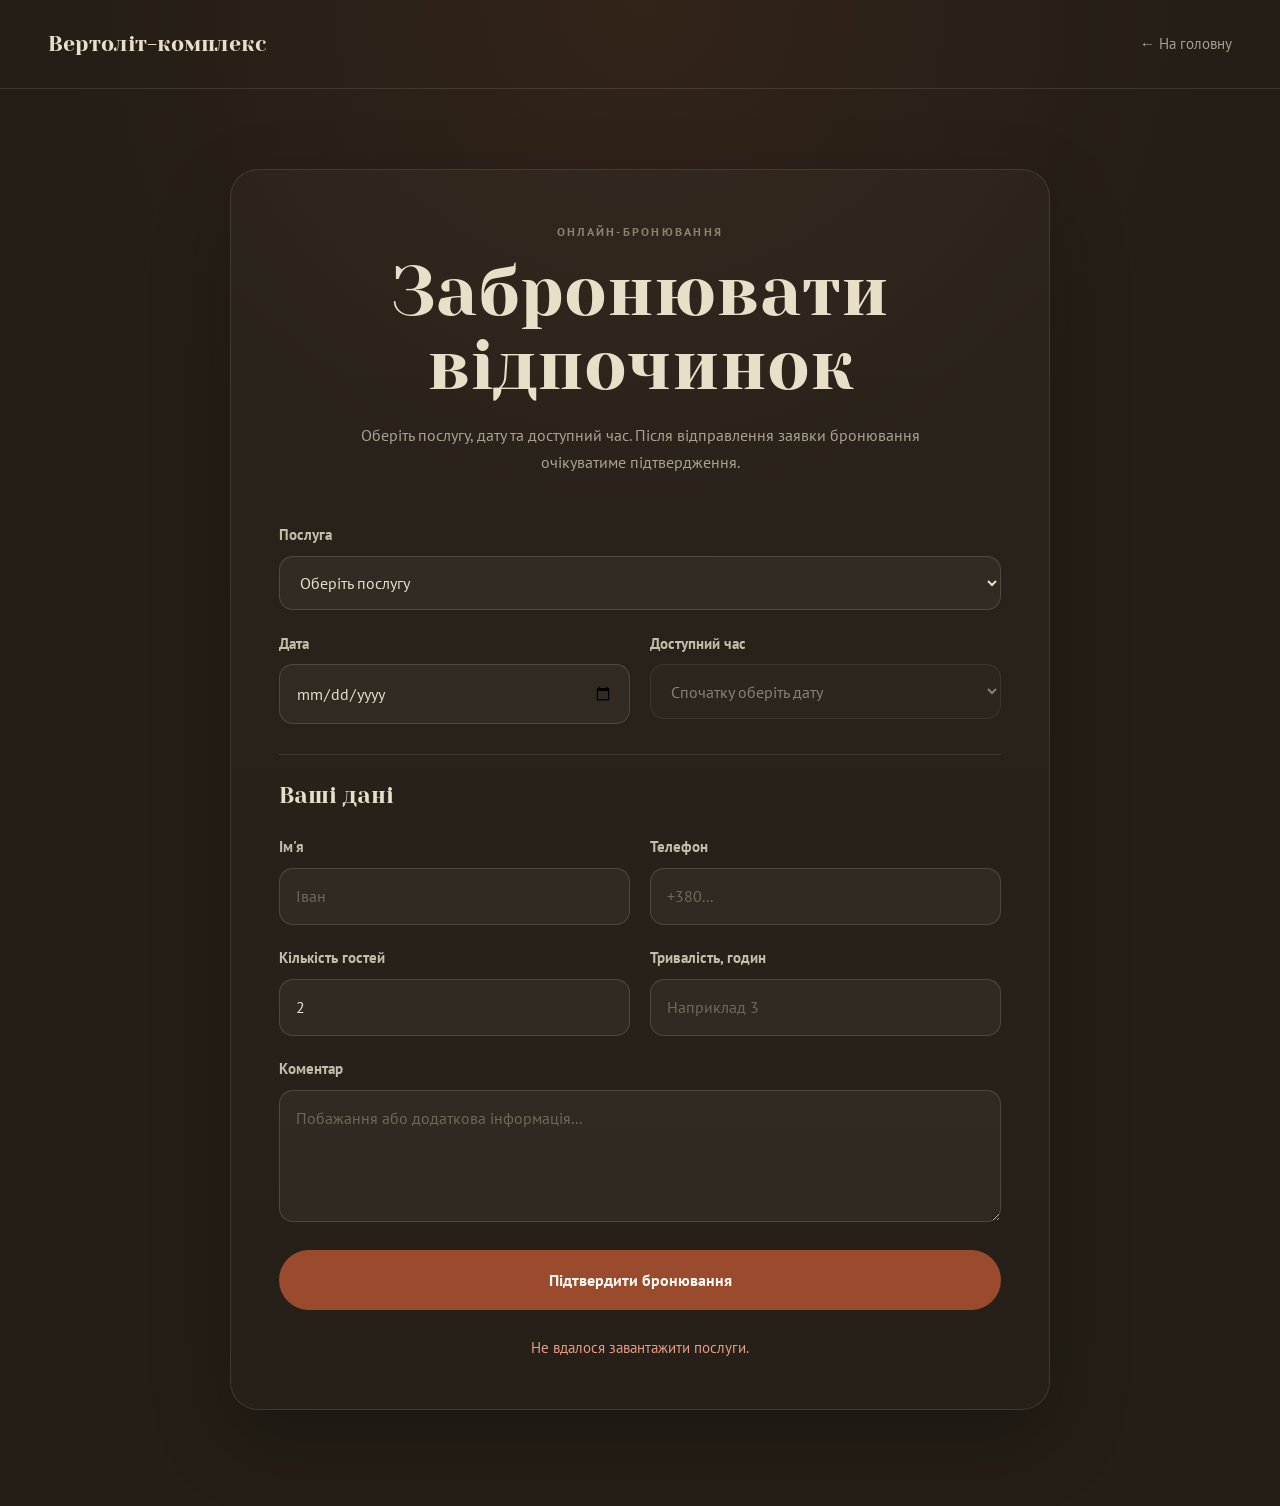
==== frontend/booking.html @ 8ae2461a "integrate booking frontend with backend" ====
<!DOCTYPE html>
<html lang="uk">
<head>
  <meta charset="UTF-8">
  <meta name="viewport" content="width=device-width, initial-scale=1.0">

  <title>Бронювання — Вертоліт-комплекс</title>

  <meta
    name="description"
    content="Забронюйте відпочинок у Вертоліт-комплексі."
  >

  <link rel="preconnect" href="https://fonts.googleapis.com">
  <link rel="preconnect" href="https://fonts.gstatic.com" crossorigin>

  <link
    href="https://fonts.googleapis.com/css2?family=Yeseva+One&family=PT+Sans:wght@400;700&display=swap"
    rel="stylesheet"
  >

  <link rel="stylesheet" href="css/variables.css">
  <link rel="stylesheet" href="css/base.css">
  <link rel="stylesheet" href="css/booking-page.css">
</head>

<body class="booking-page">

  <header class="booking-header">
    <div class="container booking-header__inner">

      <a
        href="index.html"
        class="booking-header__brand"
      >
        Вертоліт-комплекс
      </a>

      <a
        href="index.html"
        class="booking-header__back"
      >
        ← На головну
      </a>

    </div>
  </header>


  <main class="booking-main">

    <section class="booking-panel">

      <div class="booking-panel__intro">
        <span class="booking-panel__eyebrow">
          Онлайн-бронювання
        </span>

        <h1 class="booking-panel__title">
          Забронювати відпочинок
        </h1>

        <p class="booking-panel__text">
          Оберіть послугу, дату та доступний час.
          Після відправлення заявки бронювання очікуватиме підтвердження.
        </p>
      </div>


      <form
        class="booking-form"
        id="bookingForm"
      >

        <div class="booking-form__group booking-form__group--full">

          <label for="bookingService">
            Послуга
          </label>

          <select
            id="bookingService"
            required
          >
            <option value="">
              Оберіть послугу
            </option>
          </select>

        </div>


        <div class="booking-form__group">

          <label for="bookingDate">
            Дата
          </label>

          <input
            type="date"
            id="bookingDate"
            required
          >

        </div>


        <div class="booking-form__group">

          <label for="bookingTime">
            Доступний час
          </label>

          <select
            id="bookingTime"
            required
            disabled
          >
            <option value="">
              Спочатку оберіть дату
            </option>
          </select>

        </div>


        <div class="booking-form__divider">
          Ваші дані
        </div>


        <div class="booking-form__group">

          <label for="bookingName">
            Ім'я
          </label>

          <input
            type="text"
            id="bookingName"
            minlength="2"
            maxlength="100"
            placeholder="Іван"
            required
          >

        </div>


        <div class="booking-form__group">

          <label for="bookingPhone">
            Телефон
          </label>

          <input
            type="tel"
            id="bookingPhone"
            minlength="7"
            maxlength="30"
            placeholder="+380..."
            required
          >

        </div>


        <div class="booking-form__group">

          <label for="bookingGuests">
            Кількість гостей
          </label>

          <input
            type="number"
            id="bookingGuests"
            min="1"
            value="2"
            required
          >

        </div>


        <div class="booking-form__group">

          <label for="bookingDuration">
            Тривалість, годин
          </label>

          <input
            type="number"
            id="bookingDuration"
            min="1"
            placeholder="Наприклад 3"
          >

        </div>


        <div class="booking-form__group booking-form__group--full">

          <label for="bookingComment">
            Коментар
          </label>

          <textarea
            id="bookingComment"
            maxlength="500"
            rows="4"
            placeholder="Побажання або додаткова інформація..."
          ></textarea>

        </div>


        <div class="booking-form__group booking-form__group--full">

          <button
            type="submit"
            class="btn btn--accent btn--lg booking-form__submit"
          >
            Підтвердити бронювання
          </button>

        </div>


        <p
          class="booking-form__message"
          id="bookingMessage"
          aria-live="polite"
        ></p>

      </form>

    </section>

  </main>


    <script src="js/booking.js"></script>
</body>
</html>
---- frontend/css/variables.css ----
/* ===================================================================
   VARIABLES — design tokens
   Change a brand color, font, or spacing value here and it updates
   everywhere on the site. This is almost always the first file you
   want when making a styling change (e.g. swapping the accent color).
   =================================================================== */

:root{
  /* ---- color: 5 named values, one accent ---- */
  --obsidian:#17130E;     /* primary dark background */
  --coal:#241E16;         /* raised panel surface on obsidian */
  --parchment:#E8DFC9;    /* light neutral: text-on-dark + the one light section */
  --bark:#6B6255;         /* quiet body text on parchment */
  --ember:#9A4B2E;        /* the single accent */
  --ember-rgb:154,75,46;
  --white:#FDFAF3;

  --font-display:'Yeseva One', 'PT Serif', Georgia, serif;
  --font-body:'PT Sans','Segoe UI',Arial,sans-serif;

  --container:1360px;
  --pad:clamp(1.25rem, 4vw, 3rem);
  --section-pad:clamp(4.5rem, 9vw, 8rem);

  --r-lg:clamp(20px, 2.6vw, 36px);
  --r-md:16px;
  --r-full:999px;

  --ease:cubic-bezier(.16,1,.3,1);
  --ease-soft:cubic-bezier(.65,0,.35,1);
  --nav-h:84px;
}
---- frontend/css/base.css ----
/* ===================================================================
   BASE — reset, base element styles, and site-wide utility classes
   (buttons, text links, section titles, the divider motif, the
   reveal-on-scroll utility). Component- and section-specific styles
   live in their own files; this file is for things reused everywhere.
   =================================================================== */

*,*::before,*::after{box-sizing:border-box;}
html{scroll-behavior:smooth; scroll-padding-top:var(--nav-h);}
body{
  margin:0;
  background:var(--obsidian);
  color:var(--parchment);
  font-family:var(--font-body);
  font-size:16px;
  line-height:1.55;
  -webkit-font-smoothing:antialiased;
  -moz-osx-font-smoothing:grayscale;
  overflow-x:hidden;
}
img{max-width:100%;display:block;}
a{color:inherit;text-decoration:none;}
button{font:inherit;color:inherit;background:none;border:none;cursor:pointer;}
ul{list-style:none;margin:0;padding:0;}
h1,h2,h3,p,figure{margin:0;}
:focus-visible{outline:2px solid var(--ember);outline-offset:3px;}
body.no-scroll{overflow:hidden;}
.container{max-width:var(--container);margin-inline:auto;padding-inline:var(--pad);}

@media (prefers-reduced-motion: reduce){
  *,*::before,*::after{
    animation-duration:.01ms !important;
    animation-iteration-count:1 !important;
    transition-duration:.01ms !important;
    scroll-behavior:auto !important;
  }
}

/* Skip link */
.skip-link{
  position:absolute; left:1rem; top:-4rem; z-index:3000;
  background:var(--parchment); color:var(--obsidian);
  padding:.85rem 1.4rem; border-radius:var(--r-md);
  font-size:.9rem; font-weight:700; transition:top .3s var(--ease);
}
.skip-link:focus{top:1rem;}

/* Fine grain texture, very low opacity, whole page */
.grain{
  position:fixed; inset:0; z-index:9997; pointer-events:none; opacity:.035; mix-blend-mode:overlay;
  background-image:url("data:image/svg+xml,%3Csvg xmlns='http://www.w3.org/2000/svg' width='140' height='140'%3E%3Cfilter id='n'%3E%3CfeTurbulence type='fractalNoise' baseFrequency='0.85' numOctaves='2' stitchTiles='stitch'/%3E%3C/filter%3E%3Crect width='100%25' height='100%25' filter='url(%23n)'/%3E%3C/svg%3E");
}

.section-title{
  font-family:var(--font-display); font-weight:400;
  font-size:clamp(2rem, 4vw, 3.4rem); line-height:1.08;
  color:var(--parchment);
}
.section-title--dark{color:var(--obsidian);}

/* Buttons — quiet by default, one accent fill for the primary action */
.btn{
  display:inline-flex; align-items:center; justify-content:center; gap:.5rem;
  padding:1rem 2rem; border-radius:var(--r-full);
  font-family:var(--font-body); font-size:.96rem; font-weight:700;
  transition:transform .5s var(--ease), background .35s var(--ease), color .35s var(--ease), border-color .35s var(--ease);
  white-space:nowrap;
}
.btn--accent{background:var(--ember);color:var(--white);}
.btn--accent:hover{background:#7c3b22; transform:translateY(-2px);}
.btn--outline-light{background:transparent;border:1px solid rgba(232,223,201,.4);color:var(--parchment);}
.btn--outline-light:hover{background:rgba(232,223,201,.08); border-color:rgba(232,223,201,.75);}
.btn--outline-dark{background:transparent;border:1px solid rgba(23,19,14,.35);color:var(--obsidian);}
.btn--outline-dark:hover{background:var(--obsidian); color:var(--parchment); border-color:var(--obsidian);}
.btn--lg{padding:1.1rem 2.4rem; font-size:1rem;}

.text-link{
  position:relative; font-size:.92rem; font-weight:700; padding-bottom:.15rem;
  border-bottom:1px solid currentColor; opacity:.85; transition:opacity .3s var(--ease);
}
.text-link:hover{opacity:1;}

/* Geometric divider — a restrained, specific motif instead of decoration
   for decoration's sake: a repeating diamond rhythm referencing the
   rhythm of Ukrainian embroidery borders, abstracted to a simple line motif. */
.divider{
  height:56px; background:var(--obsidian);
  background-image:url("data:image/svg+xml,%3Csvg xmlns='http://www.w3.org/2000/svg' width='56' height='56'%3E%3Cg fill='none' stroke='%239A4B2E' stroke-width='1.2' opacity='0.55'%3E%3Cpath d='M28 8 L44 28 L28 48 L12 28 Z'/%3E%3Ccircle cx='28' cy='28' r='2.4' fill='%239A4B2E' stroke='none'/%3E%3C/g%3E%3C/svg%3E");
  background-repeat:repeat-x; background-position:center; background-size:56px 56px;
}

/* Single reveal utility — used sparingly (About image, Experience section only) */
[data-reveal]{opacity:0; transform:scale(.97); transition:opacity 1.1s var(--ease), transform 1.1s var(--ease);}
[data-reveal].is-visible{opacity:1; transform:scale(1);}
---- frontend/css/booking-page.css ----
/* =========================================================
   BOOKING PAGE
   ========================================================= */

.booking-page {
  min-height: 100vh;
  background:
    radial-gradient(
      circle at top,
      rgba(154, 75, 46, 0.12),
      transparent 35%
    ),
    var(--coal);
  color: var(--parchment);
}


/* Header */

.booking-header {
  border-bottom: 1px solid rgba(232, 223, 201, 0.12);
}

.booking-header__inner {
  min-height: 88px;

  display: flex;
  align-items: center;
  justify-content: space-between;

  gap: 1.5rem;
}

.booking-header__brand {
  font-family: var(--font-display);
  font-size: 1.35rem;
  color: var(--parchment);
  text-decoration: none;
}

.booking-header__back {
  color: rgba(232, 223, 201, 0.68);
  text-decoration: none;

  font-size: 0.95rem;

  transition:
    color 0.25s var(--ease),
    transform 0.25s var(--ease);
}

.booking-header__back:hover {
  color: var(--parchment);
  transform: translateX(-3px);
}


/* Main layout */

.booking-main {
  padding: 5rem 1.25rem 6rem;
}

.booking-panel {
  width: min(100%, 820px);
  margin-inline: auto;

  padding: clamp(1.5rem, 4vw, 3rem);

  border: 1px solid rgba(232, 223, 201, 0.12);
  border-radius: 28px;

  background:
    linear-gradient(
      180deg,
      rgba(255, 255, 255, 0.025),
      rgba(255, 255, 255, 0.01)
    );

  box-shadow:
    0 30px 80px rgba(0, 0, 0, 0.22);
}


/* Intro */

.booking-panel__intro {
  text-align: center;
  margin-bottom: 3rem;
}

.booking-panel__eyebrow {
  display: inline-block;

  margin-bottom: 0.85rem;

  font-size: 0.78rem;
  font-weight: 700;
  letter-spacing: 0.18em;
  text-transform: uppercase;

  color: rgba(232, 223, 201, 0.5);
}

.booking-panel__title {
  margin: 0;

  font-family: var(--font-display);
  font-weight: 400;

  font-size: clamp(2.4rem, 6vw, 4.4rem);
  line-height: 1.05;

  color: var(--parchment);
}

.booking-panel__text {
  max-width: 600px;
  margin: 1.2rem auto 0;

  font-size: 1rem;
  line-height: 1.7;

  color: rgba(232, 223, 201, 0.68);
}


/* Form */

.booking-form {
  display: grid;
  grid-template-columns: repeat(2, minmax(0, 1fr));

  gap: 1.4rem 1.25rem;
}

.booking-form__group {
  display: flex;
  flex-direction: column;
  gap: 0.55rem;
}

.booking-form__group--full {
  grid-column: 1 / -1;
}

.booking-form__group label {
  font-size: 0.92rem;
  font-weight: 700;

  color: rgba(232, 223, 201, 0.82);
}


/* Inputs */

.booking-form input,
.booking-form select,
.booking-form textarea {
  width: 100%;

  padding: 0.95rem 1rem;

  border: 1px solid rgba(232, 223, 201, 0.16);
  border-radius: 14px;

  background: rgba(255, 255, 255, 0.045);

  color: var(--parchment);

  font: inherit;

  outline: none;

  transition:
    border-color 0.25s var(--ease),
    background 0.25s var(--ease),
    box-shadow 0.25s var(--ease);
}

.booking-form input::placeholder,
.booking-form textarea::placeholder {
  color: rgba(232, 223, 201, 0.34);
}

.booking-form input:focus,
.booking-form select:focus,
.booking-form textarea:focus {
  border-color: rgba(154, 75, 46, 0.75);

  background: rgba(255, 255, 255, 0.065);

  box-shadow:
    0 0 0 3px rgba(154, 75, 46, 0.12);
}

.booking-form textarea {
  resize: vertical;
  min-height: 120px;
}

.booking-form select {
  cursor: pointer;
}

.booking-form select:disabled {
  cursor: not-allowed;
  opacity: 0.5;
}


/* Native select option fix */

.booking-form select option {
  background: #211a13;
  color: var(--parchment);
}


/* Divider */

.booking-form__divider {
  grid-column: 1 / -1;

  margin-top: 0.5rem;
  padding-top: 1.5rem;

  border-top: 1px solid rgba(232, 223, 201, 0.12);

  font-family: var(--font-display);
  font-size: 1.4rem;

  color: var(--parchment);
}


/* Submit */

.booking-form__submit {
  width: 100%;
  margin-top: 0.4rem;

  border: 0;
  cursor: pointer;
}

.booking-form__submit:disabled {
  opacity: 0.55;
  cursor: not-allowed;
}


/* Messages */

.booking-form__message {
  grid-column: 1 / -1;

  min-height: 24px;
  margin: 0.3rem 0 0;

  text-align: center;

  font-size: 0.95rem;
  line-height: 1.5;

  color: rgba(232, 223, 201, 0.78);
}

.booking-form__message.is-error {
  color: #e89b86;
}


/* Mobile */

@media (max-width: 700px) {
  .booking-header__inner {
    min-height: 76px;
  }

  .booking-main {
    padding-top: 2.5rem;
    padding-bottom: 4rem;
  }

  .booking-panel {
    border-radius: 20px;
    padding: 1.4rem;
  }

  .booking-panel__intro {
    margin-bottom: 2.2rem;
  }

  .booking-form {
    grid-template-columns: 1fr;
  }

  .booking-form__group--full,
  .booking-form__divider,
  .booking-form__message {
    grid-column: auto;
  }
}
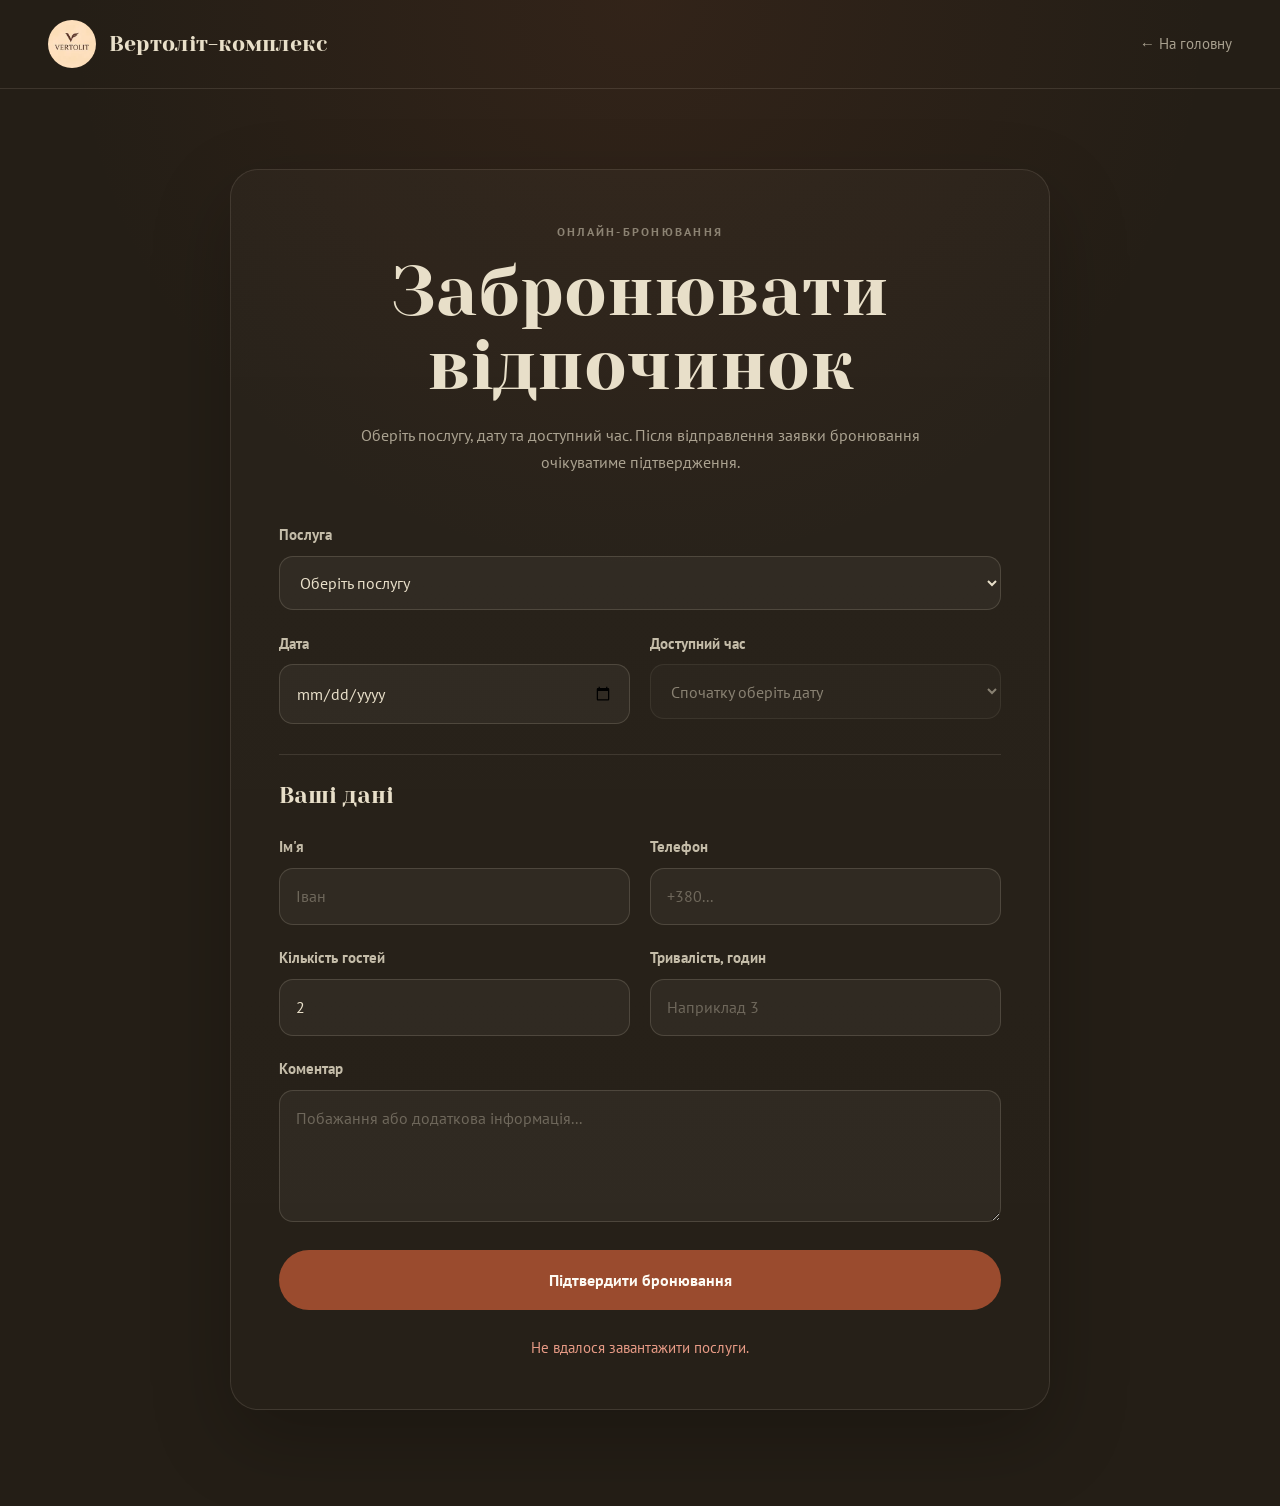
==== commit 8e2e7584: "front -  improve footer map and add brand logo" ====
--- a/frontend/booking.html
+++ b/frontend/booking.html
@@ -26,25 +26,32 @@
 
 <body class="booking-page">
 
-  <header class="booking-header">
-    <div class="container booking-header__inner">
-
-      <a
-        href="index.html"
-        class="booking-header__brand"
+<header class="booking-header">
+  <div class="container booking-header__inner">
+
+    <a
+            href="index.html"
+            class="booking-header__brand"
+            aria-label="Вертоліт-комплекс — на головну"
+    >
+      <img
+              src="assets/images/logo.jpg"
+              alt=""
+              class="booking-header__logo"
       >
-        Вертоліт-комплекс
-      </a>
-
-      <a
-        href="index.html"
-        class="booking-header__back"
-      >
-        ← На головну
-      </a>
-
-    </div>
-  </header>
+
+      <span>Вертоліт-комплекс</span>
+    </a>
+
+    <a
+            href="index.html"
+            class="booking-header__back"
+    >
+      ← На головну
+    </a>
+
+  </div>
+</header>
 
 
   <main class="booking-main">
--- a/frontend/css/booking-page.css
+++ b/frontend/css/booking-page.css
@@ -17,6 +17,8 @@
 
 /* Header */
 
+/* Header */
+
 .booking-header {
   border-bottom: 1px solid rgba(232, 223, 201, 0.12);
 }
@@ -32,10 +34,33 @@
 }
 
 .booking-header__brand {
+  display: flex;
+  align-items: center;
+  gap: 0.8rem;
+
   font-family: var(--font-display);
   font-size: 1.35rem;
+
   color: var(--parchment);
   text-decoration: none;
+}
+
+.booking-header__logo {
+  width: 48px !important;
+  height: 48px !important;
+
+  min-width: 48px;
+  max-width: 48px;
+
+  display: block;
+
+  object-fit: cover;
+  border-radius: 50%;
+}
+
+.booking-header__brand span {
+  display: block;
+  white-space: nowrap;
 }
 
 .booking-header__back {
@@ -53,7 +78,6 @@
   color: var(--parchment);
   transform: translateX(-3px);
 }
-
 
 /* Main layout */
 
@@ -278,6 +302,29 @@
     min-height: 76px;
   }
 
+  .booking-header__logo-image {
+    width: 40px;
+    height: 40px;
+  }
+
+  .booking-header__brand {
+    gap: 0.6rem;
+    font-size: 1.1rem;
+  }
+
+  .booking-header__logo {
+    width: 40px !important;
+    height: 40px !important;
+
+    min-width: 40px;
+    max-width: 40px;
+  }
+
+  .booking-header__brand {
+    gap: 0.6rem;
+    font-size: 1.05rem;
+  }
+
   .booking-main {
     padding-top: 2.5rem;
     padding-bottom: 4rem;
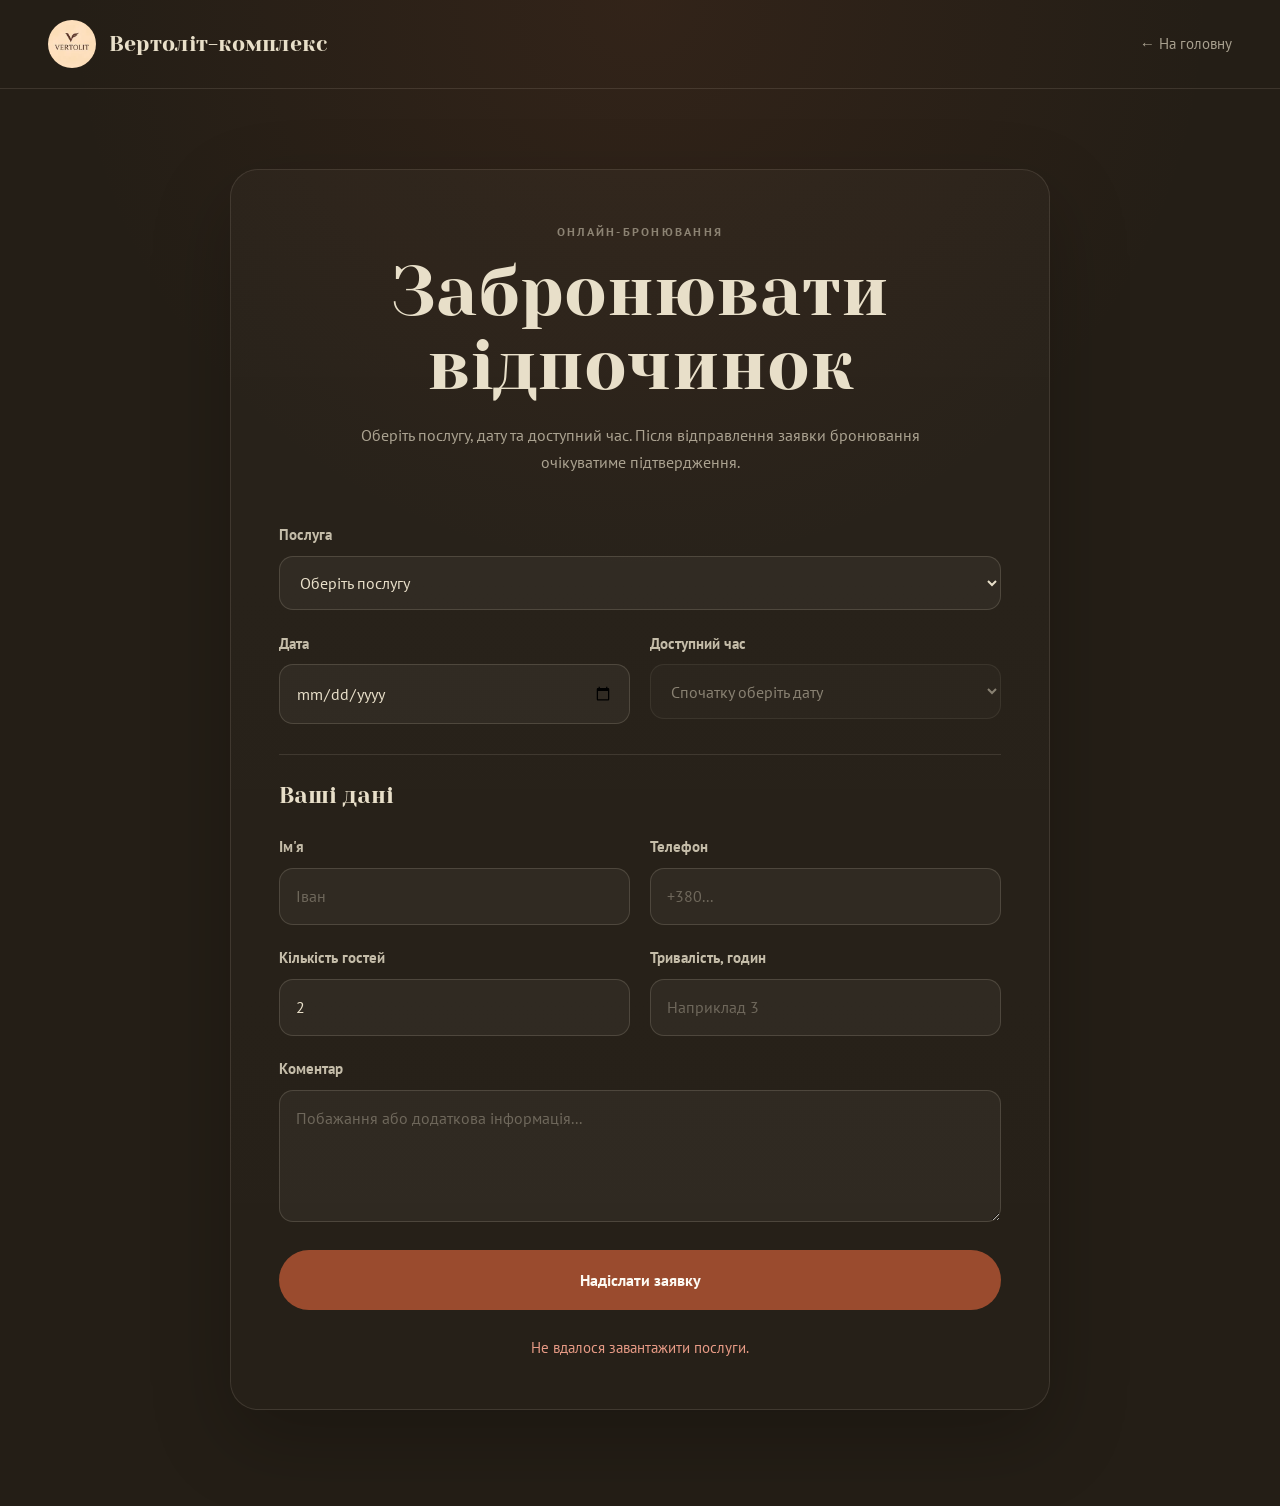
==== commit dbcdca4d: "front -  finalize booking frontend experience" ====
--- a/frontend/booking.html
+++ b/frontend/booking.html
@@ -10,6 +10,8 @@
     name="description"
     content="Забронюйте відпочинок у Вертоліт-комплексі."
   >
+  <meta name="theme-color" content="#17130E">
+  <link rel="icon" type="image/jpeg" href="assets/images/logo.jpg">
 
   <link rel="preconnect" href="https://fonts.googleapis.com">
   <link rel="preconnect" href="https://fonts.gstatic.com" crossorigin>
@@ -196,10 +198,11 @@
           </label>
 
           <input
-            type="number"
-            id="bookingDuration"
-            min="1"
-            placeholder="Наприклад 3"
+                  type="number"
+                  id="bookingDuration"
+                  min="1"
+                  max="12"
+                  placeholder="Наприклад 3"
           >
 
         </div>
@@ -227,7 +230,7 @@
             type="submit"
             class="btn btn--accent btn--lg booking-form__submit"
           >
-            Підтвердити бронювання
+            Надіслати заявку
           </button>
 
         </div>
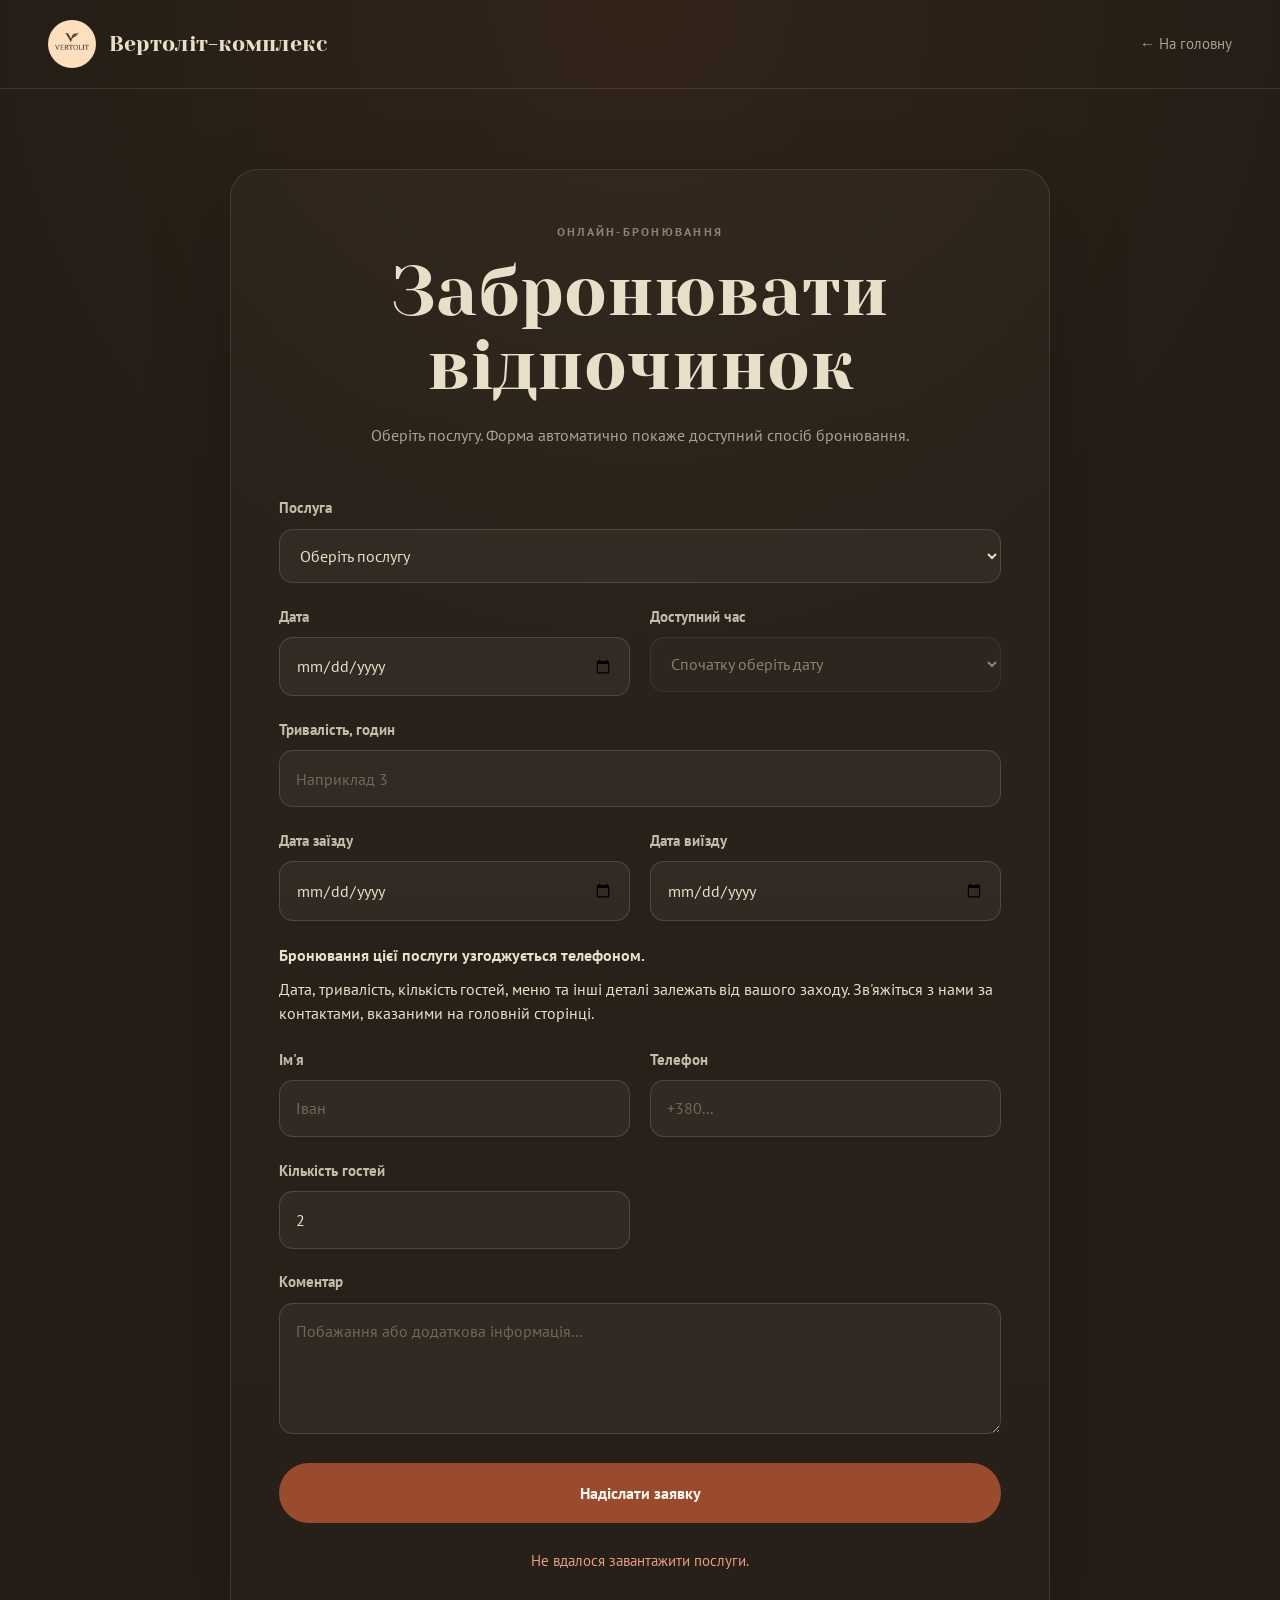
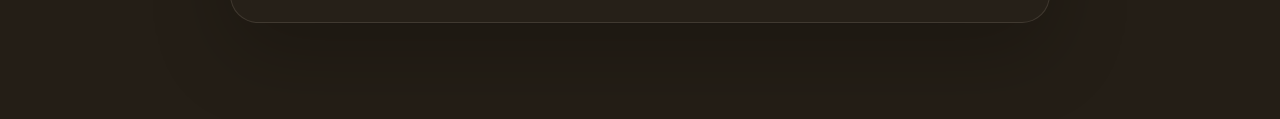
==== commit 0e5d7d5b: "feat: dockerize app and support multiple booking types" ====
--- a/frontend/booking.html
+++ b/frontend/booking.html
@@ -2,7 +2,10 @@
 <html lang="uk">
 <head>
   <meta charset="UTF-8">
-  <meta name="viewport" content="width=device-width, initial-scale=1.0">
+  <meta
+    name="viewport"
+    content="width=device-width, initial-scale=1.0"
+  >
 
   <title>Бронювання — Вертоліт-комплекс</title>
 
@@ -10,20 +13,48 @@
     name="description"
     content="Забронюйте відпочинок у Вертоліт-комплексі."
   >
-  <meta name="theme-color" content="#17130E">
-  <link rel="icon" type="image/jpeg" href="assets/images/logo.jpg">
-
-  <link rel="preconnect" href="https://fonts.googleapis.com">
-  <link rel="preconnect" href="https://fonts.gstatic.com" crossorigin>
+
+  <meta
+    name="theme-color"
+    content="#17130E"
+  >
+
+  <link
+    rel="icon"
+    type="image/jpeg"
+    href="assets/images/logo.jpg"
+  >
+
+  <link
+    rel="preconnect"
+    href="https://fonts.googleapis.com"
+  >
+
+  <link
+    rel="preconnect"
+    href="https://fonts.gstatic.com"
+    crossorigin
+  >
 
   <link
     href="https://fonts.googleapis.com/css2?family=Yeseva+One&family=PT+Sans:wght@400;700&display=swap"
     rel="stylesheet"
   >
 
-  <link rel="stylesheet" href="css/variables.css">
-  <link rel="stylesheet" href="css/base.css">
-  <link rel="stylesheet" href="css/booking-page.css">
+  <link
+    rel="stylesheet"
+    href="css/variables.css"
+  >
+
+  <link
+    rel="stylesheet"
+    href="css/base.css"
+  >
+
+  <link
+    rel="stylesheet"
+    href="css/booking-page.css"
+  >
 </head>
 
 <body class="booking-page">
@@ -32,22 +63,22 @@
   <div class="container booking-header__inner">
 
     <a
-            href="index.html"
-            class="booking-header__brand"
-            aria-label="Вертоліт-комплекс — на головну"
+      href="index.html"
+      class="booking-header__brand"
+      aria-label="Вертоліт-комплекс — на головну"
     >
       <img
-              src="assets/images/logo.jpg"
-              alt=""
-              class="booking-header__logo"
+        src="assets/images/logo.jpg"
+        alt=""
+        class="booking-header__logo"
       >
 
       <span>Вертоліт-комплекс</span>
     </a>
 
     <a
-            href="index.html"
-            class="booking-header__back"
+      href="index.html"
+      class="booking-header__back"
     >
       ← На головну
     </a>
@@ -56,199 +87,300 @@
 </header>
 
 
-  <main class="booking-main">
-
-    <section class="booking-panel">
-
-      <div class="booking-panel__intro">
-        <span class="booking-panel__eyebrow">
-          Онлайн-бронювання
-        </span>
-
-        <h1 class="booking-panel__title">
-          Забронювати відпочинок
-        </h1>
-
-        <p class="booking-panel__text">
-          Оберіть послугу, дату та доступний час.
-          Після відправлення заявки бронювання очікуватиме підтвердження.
+<main class="booking-main">
+
+  <section class="booking-panel">
+
+    <div class="booking-panel__intro">
+
+      <span class="booking-panel__eyebrow">
+        Онлайн-бронювання
+      </span>
+
+      <h1 class="booking-panel__title">
+        Забронювати відпочинок
+      </h1>
+
+      <p class="booking-panel__text">
+        Оберіть послугу.
+        Форма автоматично покаже доступний
+        спосіб бронювання.
+      </p>
+
+    </div>
+
+
+    <form
+      class="booking-form"
+      id="bookingForm"
+    >
+
+      <div
+        class="booking-form__group booking-form__group--full"
+      >
+
+        <label for="bookingService">
+          Послуга
+        </label>
+
+        <select
+          id="bookingService"
+          required
+        >
+          <option value="">
+            Оберіть послугу
+          </option>
+        </select>
+
+      </div>
+
+
+      <!-- HOURLY -->
+
+      <div
+        class="booking-form__group"
+        id="hourlyDateGroup"
+        hidden
+      >
+
+        <label for="bookingDate">
+          Дата
+        </label>
+
+        <input
+          type="date"
+          id="bookingDate"
+        >
+
+      </div>
+
+
+      <div
+        class="booking-form__group"
+        id="hourlyTimeGroup"
+        hidden
+      >
+
+        <label for="bookingTime">
+          Доступний час
+        </label>
+
+        <select
+          id="bookingTime"
+          disabled
+        >
+          <option value="">
+            Спочатку оберіть дату
+          </option>
+        </select>
+
+      </div>
+
+
+      <div
+        class="booking-form__group booking-form__group--full"
+        id="hourlyDurationGroup"
+        hidden
+      >
+
+        <label for="bookingDuration">
+          Тривалість, годин
+        </label>
+
+        <input
+          type="number"
+          id="bookingDuration"
+          min="1"
+          max="12"
+          placeholder="Наприклад 3"
+        >
+
+      </div>
+
+
+      <!-- DAILY -->
+
+      <div
+        class="booking-form__group"
+        id="dailyCheckInGroup"
+        hidden
+      >
+
+        <label for="bookingCheckIn">
+          Дата заїзду
+        </label>
+
+        <input
+          type="date"
+          id="bookingCheckIn"
+        >
+
+      </div>
+
+
+      <div
+        class="booking-form__group"
+        id="dailyCheckOutGroup"
+        hidden
+      >
+
+        <label for="bookingCheckOut">
+          Дата виїзду
+        </label>
+
+        <input
+          type="date"
+          id="bookingCheckOut"
+        >
+
+      </div>
+
+
+      <!-- PHONE ONLY -->
+
+      <div
+        class="booking-form__group booking-form__group--full booking-phone-note"
+        id="phoneOnlyNotice"
+        hidden
+      >
+
+        <strong>
+          Бронювання цієї послуги узгоджується телефоном.
+        </strong>
+
+        <p>
+          Дата, тривалість, кількість гостей,
+          меню та інші деталі залежать від вашого заходу.
+          Зв'яжіться з нами за контактами,
+          вказаними на головній сторінці.
         </p>
-      </div>
-
-
-      <form
-        class="booking-form"
-        id="bookingForm"
-      >
-
-        <div class="booking-form__group booking-form__group--full">
-
-          <label for="bookingService">
-            Послуга
-          </label>
-
-          <select
-            id="bookingService"
-            required
-          >
-            <option value="">
-              Оберіть послугу
-            </option>
-          </select>
-
-        </div>
-
-
-        <div class="booking-form__group">
-
-          <label for="bookingDate">
-            Дата
-          </label>
-
-          <input
-            type="date"
-            id="bookingDate"
-            required
-          >
-
-        </div>
-
-
-        <div class="booking-form__group">
-
-          <label for="bookingTime">
-            Доступний час
-          </label>
-
-          <select
-            id="bookingTime"
-            required
-            disabled
-          >
-            <option value="">
-              Спочатку оберіть дату
-            </option>
-          </select>
-
-        </div>
-
-
-        <div class="booking-form__divider">
-          Ваші дані
-        </div>
-
-
-        <div class="booking-form__group">
-
-          <label for="bookingName">
-            Ім'я
-          </label>
-
-          <input
-            type="text"
-            id="bookingName"
-            minlength="2"
-            maxlength="100"
-            placeholder="Іван"
-            required
-          >
-
-        </div>
-
-
-        <div class="booking-form__group">
-
-          <label for="bookingPhone">
-            Телефон
-          </label>
-
-          <input
-            type="tel"
-            id="bookingPhone"
-            minlength="7"
-            maxlength="30"
-            placeholder="+380..."
-            required
-          >
-
-        </div>
-
-
-        <div class="booking-form__group">
-
-          <label for="bookingGuests">
-            Кількість гостей
-          </label>
-
-          <input
-            type="number"
-            id="bookingGuests"
-            min="1"
-            value="2"
-            required
-          >
-
-        </div>
-
-
-        <div class="booking-form__group">
-
-          <label for="bookingDuration">
-            Тривалість, годин
-          </label>
-
-          <input
-                  type="number"
-                  id="bookingDuration"
-                  min="1"
-                  max="12"
-                  placeholder="Наприклад 3"
-          >
-
-        </div>
-
-
-        <div class="booking-form__group booking-form__group--full">
-
-          <label for="bookingComment">
-            Коментар
-          </label>
-
-          <textarea
-            id="bookingComment"
-            maxlength="500"
-            rows="4"
-            placeholder="Побажання або додаткова інформація..."
-          ></textarea>
-
-        </div>
-
-
-        <div class="booking-form__group booking-form__group--full">
-
-          <button
-            type="submit"
-            class="btn btn--accent btn--lg booking-form__submit"
-          >
-            Надіслати заявку
-          </button>
-
-        </div>
-
-
-        <p
-          class="booking-form__message"
-          id="bookingMessage"
-          aria-live="polite"
-        ></p>
-
-      </form>
-
-    </section>
-
-  </main>
-
-
-    <script src="js/booking.js"></script>
+
+      </div>
+
+
+      <!-- CUSTOMER -->
+
+      <div
+        class="booking-form__divider"
+        id="customerDivider"
+        hidden
+      >
+        Ваші дані
+      </div>
+
+
+      <div
+        class="booking-form__group"
+        id="nameGroup"
+        hidden
+      >
+
+        <label for="bookingName">
+          Ім'я
+        </label>
+
+        <input
+          type="text"
+          id="bookingName"
+          minlength="2"
+          maxlength="100"
+          placeholder="Іван"
+        >
+
+      </div>
+
+
+      <div
+        class="booking-form__group"
+        id="phoneGroup"
+        hidden
+      >
+
+        <label for="bookingPhone">
+          Телефон
+        </label>
+
+        <input
+          type="tel"
+          id="bookingPhone"
+          minlength="7"
+          maxlength="30"
+          placeholder="+380..."
+        >
+
+      </div>
+
+
+      <div
+        class="booking-form__group"
+        id="guestsGroup"
+        hidden
+      >
+
+        <label for="bookingGuests">
+          Кількість гостей
+        </label>
+
+        <input
+          type="number"
+          id="bookingGuests"
+          min="1"
+          value="2"
+        >
+
+      </div>
+
+
+      <div
+        class="booking-form__group booking-form__group--full"
+        id="commentGroup"
+        hidden
+      >
+
+        <label for="bookingComment">
+          Коментар
+        </label>
+
+        <textarea
+          id="bookingComment"
+          maxlength="500"
+          rows="4"
+          placeholder="Побажання або додаткова інформація..."
+        ></textarea>
+
+      </div>
+
+
+      <div
+        class="booking-form__group booking-form__group--full"
+        id="submitGroup"
+        hidden
+      >
+
+        <button
+          type="submit"
+          class="btn btn--accent btn--lg booking-form__submit"
+        >
+          Надіслати заявку
+        </button>
+
+      </div>
+
+
+      <p
+        class="booking-form__message"
+        id="bookingMessage"
+        aria-live="polite"
+      ></p>
+
+    </form>
+
+  </section>
+
+</main>
+
+
+<script src="js/booking.js"></script>
+
 </body>
 </html>
--- a/frontend/css/booking-page.css
+++ b/frontend/css/booking-page.css
@@ -348,4 +348,21 @@
   .booking-form__message {
     grid-column: auto;
   }
+
+  .booking-form [hidden] {
+    display: none !important;
+  }
+
+  .booking-phone-note {
+    line-height: 1.6;
+  }
+
+  .booking-phone-note strong {
+    display: block;
+    margin-bottom: 8px;
+  }
+
+  .booking-phone-note p {
+    margin: 0;
+  }
 }
